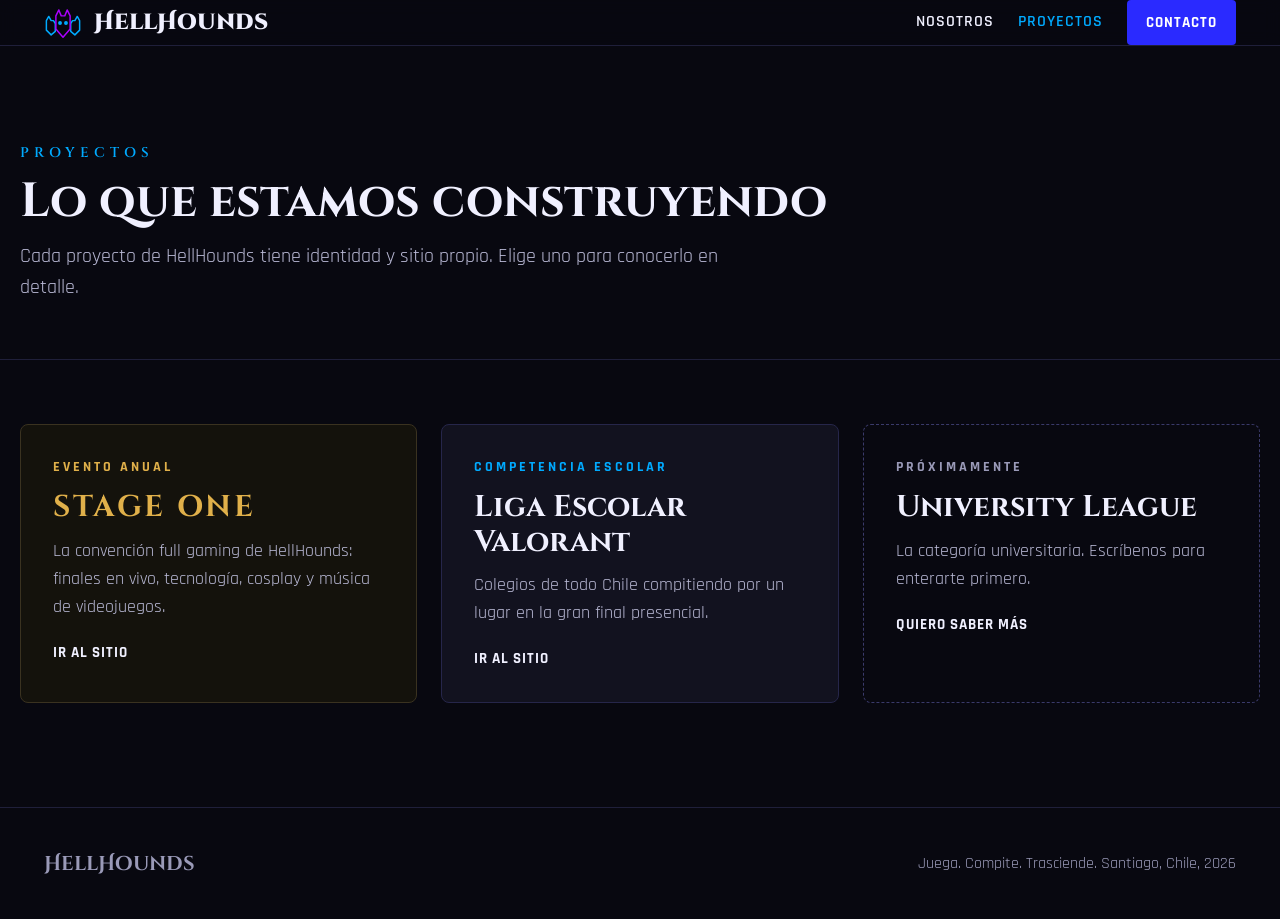
==== proyectos.html @ 891dd629 "Add files via upload" ====
<!doctype html>
<html lang="es">
<head>
<meta charset="utf-8">
<meta name="viewport" content="width=device-width, initial-scale=1">
<title>Proyectos — HellHounds</title>
<meta name="description" content="Los proyectos de HellHounds: Stage One, Liga Escolar Valorant y más.">
<meta property="og:title" content="HellHounds">
<meta property="og:description" content="Gaming, competición y cultura en Chile.">
<meta property="og:locale" content="es_CL">
<link rel="icon" href="data:image/svg+xml,%3Csvg xmlns='http://www.w3.org/2000/svg' viewBox='0 0 64 64'%3E%3Crect width='64' height='64' rx='12' fill='%23080810'/%3E%3Cpath d='M20 42 L20 20 L25 10 L29 20 L35 20 L39 10 L44 20 L44 42 L32 56 Z' fill='none' stroke='%23aa00ff' stroke-width='3' stroke-linejoin='round'/%3E%3Ccircle cx='27' cy='32' r='2.5' fill='%2300aaff'/%3E%3Ccircle cx='37' cy='32' r='2.5' fill='%2300aaff'/%3E%3C/svg%3E">
<link rel="preconnect" href="https://fonts.googleapis.com">
<link rel="preconnect" href="https://fonts.gstatic.com" crossorigin>
<link rel="stylesheet" href="https://fonts.googleapis.com/css2?family=Cinzel+Decorative:wght@700;900&family=Cinzel:wght@600;700&family=Rajdhani:wght@400;500;600;700&display=swap">
<link rel="stylesheet" href="styles.css">
</head>
<body>

</head>
<body>

<header>
  <nav class="wrap" aria-label="Principal">
    <a href="index.html" class="brand" aria-label="HellHounds, inicio">
      <svg width="38" height="38" viewBox="0 0 64 64" fill="none" stroke="#00aaff" stroke-width="2.5" stroke-linejoin="round" aria-hidden="true"><path d="M4 44 L4 28 L8 21 L12 28 L16 28 L19 33 L19 46 L12 52 Z"/><path d="M60 44 L60 28 L56 21 L52 28 L48 28 L45 33 L45 46 L52 52 Z"/><path d="M20 42 L20 20 L25 10 L29 20 L35 20 L39 10 L44 20 L44 42 L32 56 Z" stroke="#aa00ff"/><circle cx="27" cy="32" r="2" fill="#00aaff"/><circle cx="37" cy="32" r="2" fill="#00aaff"/></svg>
      HellHounds
    </a>
    <div class="links">
      <a href="index.html#nosotros">Nosotros</a>
      <a href="proyectos.html" class="nav-current" aria-current="page">Proyectos</a>
      <a href="index.html#contacto" class="btn btn-primary">Contacto</a>
    </div>
  </nav>
</header>

<main>
<section>
  <div class="wrap page-head">
    <div class="intro" style="margin-bottom:0">
      <p class="kicker">Proyectos</p>
      <h1 class="h2">Lo que estamos construyendo</h1>
      <p class="lead">Cada proyecto de HellHounds tiene identidad y sitio propio. Elige uno para conocerlo en detalle.</p>
    </div>
  </div>
</section>
<section>
  <div class="wrap pad" style="padding-top:64px">
    <div class="row">
      <!-- Reemplaza [URL STAGE ONE] por la dirección del sitio del proyecto -->
      <a href="[URL STAGE ONE]" class="proj proj-s1">
        <span class="label">Evento anual</span>
        <span class="name">STAGE ONE</span>
        <span class="desc">La convención full gaming de HellHounds: finales en vivo, tecnología, cosplay y música de videojuegos.</span>
        <span class="go">Ir al sitio</span>
      </a>
      <!-- Reemplaza [URL LIGA] por la dirección del sitio de la liga -->
      <a href="[URL LIGA]" class="proj proj-liga">
        <span class="label">Competencia escolar</span>
        <span class="name">Liga Escolar Valorant</span>
        <span class="desc">Colegios de todo Chile compitiendo por un lugar en la gran final presencial.</span>
        <span class="go">Ir al sitio</span>
      </a>
      <div class="proj proj-soon">
        <span class="label">Próximamente</span>
        <span class="name">University League</span>
        <span class="desc">La categoría universitaria. Escríbenos para enterarte primero.</span>
        <a href="index.html#contacto" class="go">Quiero saber más</a>
      </div>
    </div>
  </div>
</section>
</main>

<footer>
  <div class="wrap">
    <span class="brand">HellHounds</span>
    <span>Juega. Compite. Trasciende. Santiago, Chile, 2026</span>
  </div>
</footer>

</body>
</html>
---- styles.css ----
:root{
  --void:#080810; --deep:#0d0d1a; --surface:#12121f; --line:#1f1f3a; --card-line:#26264a;
  --text:#f0f0ff; --muted:#b8b8d4; --dim:#9a9ab8;
  --blue:#2a2aff; --neon:#00aaff; --purple:#aa00ff; --violet:#cc44ff;
  --gold:#e0b04a; --gold-line:#3a3220; --gold-bg:#14120c;
  --display:'Cinzel Decorative', Georgia, serif;
  --serif:'Cinzel', Georgia, serif;
  --sans:'Rajdhani', 'Segoe UI', system-ui, sans-serif;
}
*{box-sizing:border-box}
html{scroll-behavior:smooth}
@media (prefers-reduced-motion: reduce){html{scroll-behavior:auto}}
body{margin:0;background:var(--void);color:var(--text);font-family:var(--sans);font-size:18px;line-height:1.55}
img,svg{max-width:100%}
a{color:var(--text);text-decoration:none}
a:hover{color:var(--neon)}
:focus-visible{outline:2px solid var(--neon);outline-offset:3px}
.wrap{max-width:1240px;margin:0 auto;padding:0 24px}
section{border-bottom:1px solid var(--line);scroll-margin-top:84px}
.pad{padding:104px 0}
.alt{background:var(--deep)}
h1,h2,h3,p{margin:0}
.kicker{font-family:var(--serif);font-weight:600;font-size:14px;letter-spacing:5px;text-transform:uppercase;color:var(--neon)}
.h2{font-family:var(--serif);font-weight:700;font-size:clamp(34px,5vw,48px);line-height:1.1}
.lead{font-size:20px;color:var(--muted);max-width:720px}
.intro{display:flex;flex-direction:column;gap:12px;margin-bottom:48px}
.btn{display:inline-flex;align-items:center;justify-content:center;min-height:52px;padding:14px 26px;border-radius:4px;font-weight:700;font-size:17px;letter-spacing:1px;text-transform:uppercase;border:1px solid transparent;cursor:pointer;font-family:inherit}
.btn-primary{background:var(--blue);color:#fff}
.btn-primary:hover{background:#3d3dff;color:#fff}
.btn-ghost{border-color:#4a4a7a;color:var(--text)}
.btn-gold{background:var(--gold);color:#14100a}
.btn-gold:hover{background:#f2c96b;color:#14100a}
.row{display:flex;flex-wrap:wrap;gap:24px}

/* Header */
header{position:sticky;top:0;z-index:10;background:rgba(8,8,16,.94);backdrop-filter:blur(8px);border-bottom:1px solid var(--line)}
nav{display:flex;flex-wrap:wrap;align-items:center;justify-content:space-between;gap:16px;padding-top:14px;padding-bottom:14px}
.brand{display:flex;align-items:center;gap:12px;font-family:var(--display);font-weight:900;font-size:22px}
.links{display:flex;flex-wrap:wrap;align-items:center;gap:24px;font-weight:600;font-size:16px;letter-spacing:1px;text-transform:uppercase}
.links .btn{min-height:44px;padding:10px 18px;font-size:15px}

/* Hero */
.hero{display:flex;flex-wrap:wrap;align-items:center;gap:64px;padding:120px 0 112px}
.hero-text{flex:999 1 520px;min-width:0;display:flex;flex-direction:column;gap:26px}
.hero h1{font-family:var(--display);font-weight:900;font-size:clamp(52px,9vw,96px);line-height:1}
.tagline{font-family:var(--serif);font-weight:700;font-size:clamp(22px,3vw,30px);line-height:1.25;color:var(--violet)}
.hero .lead{font-size:21px;max-width:580px}
.hero-mark{flex:1 1 280px;display:flex;justify-content:center}
.hero-mark svg{width:min(340px,70vw);height:auto}

/* Pillars */
.pillar{flex:1 1 300px;background:var(--surface);border:1px solid var(--card-line);border-radius:8px;padding:36px;display:flex;flex-direction:column;gap:14px}
.pillar h3{font-family:var(--serif);font-size:24px}
.pillar p{color:var(--muted)}

/* Projects index */
.proj{flex:1 1 300px;border-radius:8px;padding:32px;display:flex;flex-direction:column;gap:12px;color:var(--text)}
.proj .label{font-size:14px;letter-spacing:3px;text-transform:uppercase;font-weight:700}
.proj .name{font-family:var(--serif);font-weight:700;font-size:30px;line-height:1.15}
.proj .desc{color:var(--muted)}
.proj .go{font-weight:700;letter-spacing:1px;text-transform:uppercase;font-size:15px;padding-top:8px}
.proj-s1{background:var(--gold-bg);border:1px solid var(--gold-line)}
.proj-s1 .label,.proj-s1 .name{color:var(--gold)}
.proj-s1 .name{letter-spacing:3px}
.proj-liga{background:var(--surface);border:1px solid var(--card-line)}
.proj-liga .label{color:var(--neon)}
.proj-soon{border:1px dashed #3a3a6a}
.proj-soon .label{color:var(--dim)}
a.proj:hover{color:var(--text);border-color:var(--neon)}
a.proj-s1:hover{border-color:var(--gold)}

/* Stage One */
.s1{display:flex;flex-wrap:wrap;gap:56px;align-items:flex-start}
.s1-text{flex:1 1 420px;min-width:0;display:flex;flex-direction:column;gap:20px}
.s1-text .kicker{color:var(--gold)}
.s1-title{font-family:var(--serif);font-weight:700;font-size:clamp(48px,7vw,72px);line-height:1;letter-spacing:4px;color:var(--gold)}
.facts{display:flex;flex-wrap:wrap;gap:32px;padding-top:8px}
.fact span{display:block}
.fact .k{font-size:14px;letter-spacing:3px;text-transform:uppercase;color:var(--dim)}
.fact .v{font-weight:700;font-size:22px}
.s1-list{flex:1 1 420px;min-width:0;display:flex;flex-direction:column;gap:16px;list-style:none;margin:0;padding:0}
.s1-list li{display:flex;gap:20px;align-items:flex-start;border-top:1px solid var(--gold-line);padding-top:20px}
.s1-list .num{font-family:var(--serif);font-weight:700;font-size:18px;color:var(--gold);min-width:36px}
.s1-list h3{font-size:22px;margin-bottom:4px}
.s1-list p{color:var(--muted)}

/* Liga */
.step{flex:1 1 220px;border:1px solid var(--card-line);border-radius:8px;padding:28px;display:flex;flex-direction:column;gap:10px}
.step .label{font-size:14px;letter-spacing:3px;text-transform:uppercase;color:var(--neon);font-weight:700}
.step h3{font-size:22px}
.step p{color:var(--muted)}
.step-final{border-color:var(--gold);background:var(--gold-bg)}
.step-final .label{color:var(--gold)}
.req{margin-top:24px;background:var(--surface);border:1px solid var(--card-line);border-radius:8px;padding:32px;display:flex;flex-direction:column;gap:14px}
.req h3{font-family:var(--serif);font-size:24px}
.req p{color:var(--muted)}
.req strong{color:var(--text)}

/* Team */
.member{flex:1 1 220px;display:flex;flex-direction:column;gap:14px}
.photo{aspect-ratio:1/1;background:#16162a;border:1px solid var(--card-line);border-radius:8px;display:flex;align-items:center;justify-content:center;color:#6a6a90;font-size:15px;letter-spacing:2px;text-transform:uppercase}
.member h3{font-size:22px}
.member p{color:var(--neon);font-weight:600}

/* Contact */
.contact{display:flex;flex-wrap:wrap;gap:56px}
.contact-text{flex:1 1 360px;min-width:0;display:flex;flex-direction:column;gap:16px}
.channels{display:flex;flex-direction:column;gap:8px;padding-top:12px;font-size:19px}
form{flex:1 1 460px;min-width:0;background:var(--surface);border:1px solid var(--card-line);border-radius:8px;padding:36px;display:flex;flex-direction:column;gap:20px}
.field{flex:1 1 200px;display:flex;flex-direction:column;gap:6px}
label{font-weight:600;font-size:16px}
input,select,textarea{background:var(--void);border:1px solid #3a3a6a;border-radius:4px;color:var(--text);padding:12px 14px;font-size:17px;font-family:inherit;min-height:48px;width:100%}
textarea{resize:vertical;min-height:120px}
input:focus,select:focus,textarea:focus{border-color:var(--neon);outline:none;box-shadow:0 0 0 2px rgba(0,170,255,.35)}
.form-note{font-size:15px;color:var(--dim)}

footer .wrap{display:flex;flex-wrap:wrap;justify-content:space-between;align-items:center;gap:16px;padding-top:40px;padding-bottom:40px;color:var(--dim);font-size:16px}
footer .brand{font-size:20px;font-weight:700}

@media (max-width:640px){
  .pad{padding:72px 0}
  .hero{padding:72px 0 64px;gap:40px}
  .links{gap:16px;font-size:15px}
  .pillar,.proj,.req,form{padding:24px}
}

/* Nosotros */
.about{display:flex;flex-wrap:wrap;gap:56px;align-items:flex-start;margin-bottom:72px}
.about-text{flex:1 1 480px;min-width:0;display:flex;flex-direction:column;gap:18px}
.about-text p{color:var(--muted);font-size:19px;max-width:640px}
.values{flex:1 1 360px;min-width:0;list-style:none;margin:0;padding:0;display:flex;flex-direction:column;gap:0}
.values li{border-top:1px solid var(--card-line);padding:18px 0;color:var(--muted)}
.values li strong{display:block;color:var(--text);font-size:20px;margin-bottom:2px}
.sub{font-family:var(--serif);font-weight:700;font-size:28px;margin:72px 0 28px}
.nav-current{color:var(--neon)}
.proj .go{color:var(--text)}
.page-head{padding:96px 0 56px}
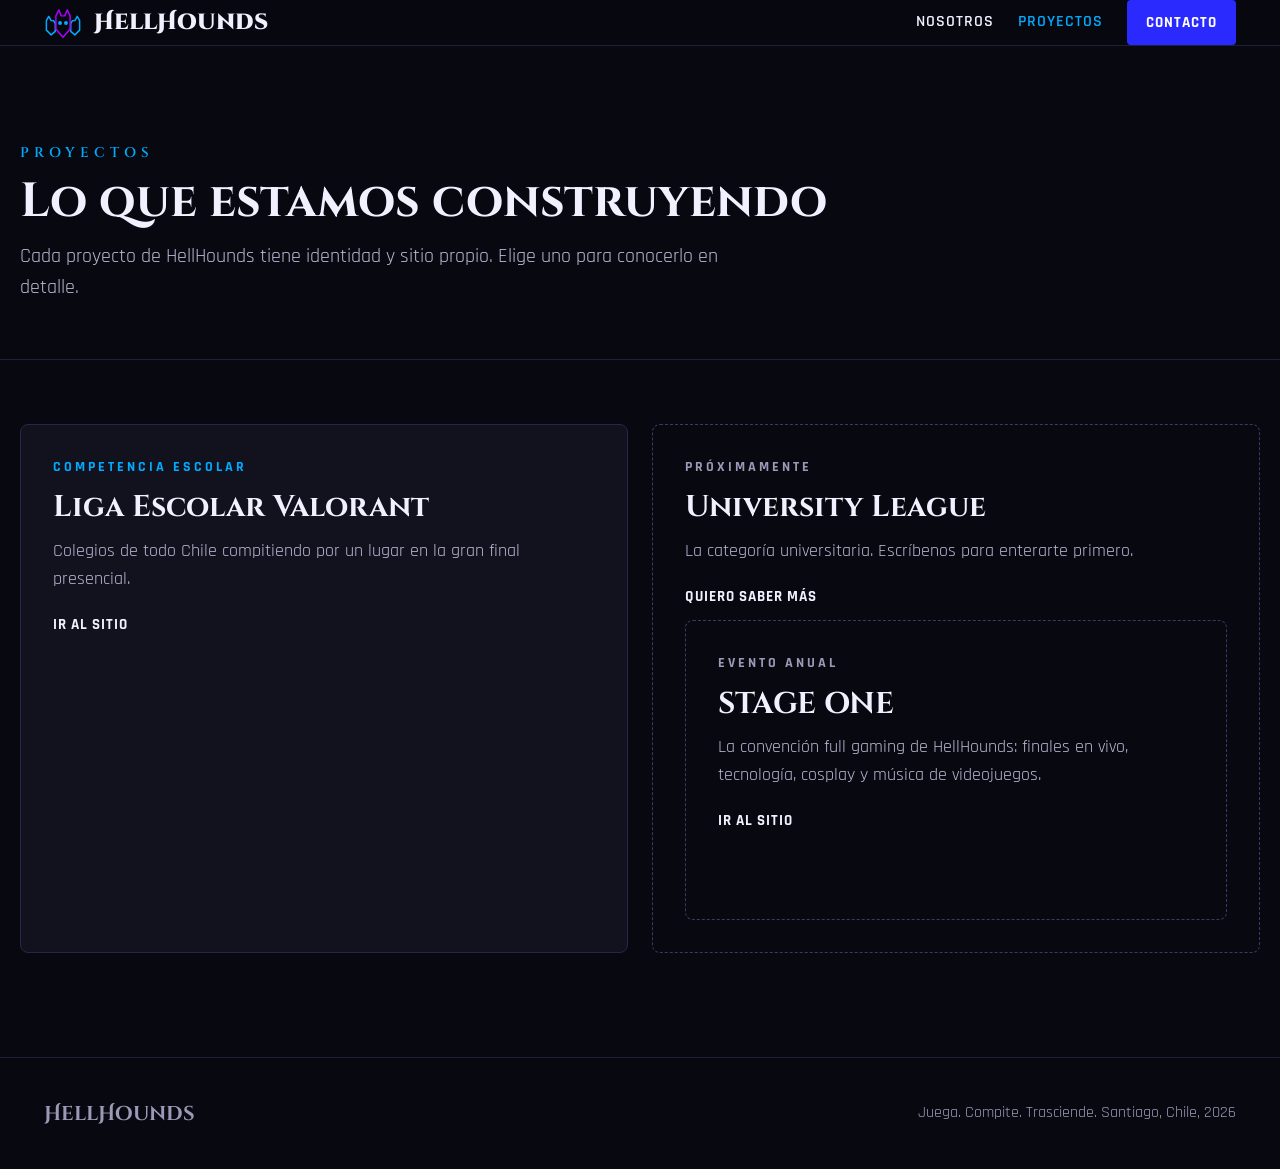
==== commit 93c62664: "Actualizacion menor v1" ====
--- a/proyectos.html
+++ b/proyectos.html
@@ -46,13 +46,6 @@
 <section>
   <div class="wrap pad" style="padding-top:64px">
     <div class="row">
-      <!-- Reemplaza [URL STAGE ONE] por la dirección del sitio del proyecto -->
-      <a href="[URL STAGE ONE]" class="proj proj-s1">
-        <span class="label">Evento anual</span>
-        <span class="name">STAGE ONE</span>
-        <span class="desc">La convención full gaming de HellHounds: finales en vivo, tecnología, cosplay y música de videojuegos.</span>
-        <span class="go">Ir al sitio</span>
-      </a>
       <!-- Reemplaza [URL LIGA] por la dirección del sitio de la liga -->
       <a href="[URL LIGA]" class="proj proj-liga">
         <span class="label">Competencia escolar</span>
@@ -65,6 +58,13 @@
         <span class="name">University League</span>
         <span class="desc">La categoría universitaria. Escríbenos para enterarte primero.</span>
         <a href="index.html#contacto" class="go">Quiero saber más</a>
+      </a>
+      <!-- Reemplaza [URL STAGE ONE] por la dirección del sitio del proyecto -->
+      <div class="proj proj-soon">
+        <span class="label">Evento anual</span>
+        <span class="name">STAGE ONE</span>
+        <span class="desc">La convención full gaming de HellHounds: finales en vivo, tecnología, cosplay y música de videojuegos.</span>
+        <span class="go">Ir al sitio</span>
       </div>
     </div>
   </div>
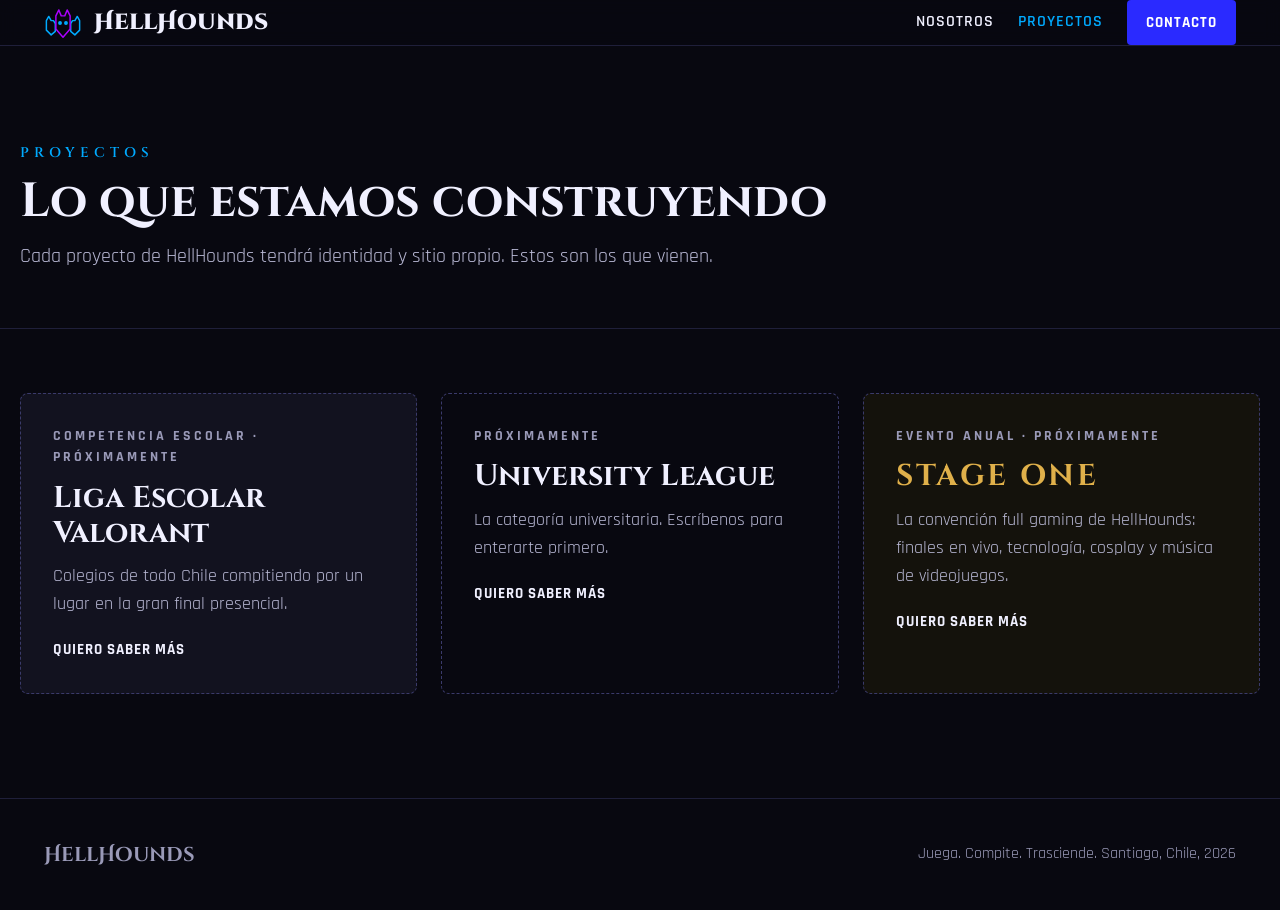
==== commit 57f5a916: "Tarjetas de proyectos como "Próximamente" y quitar redes sin enlace - Liga Escolar Valorant y Stage " ====
--- a/proyectos.html
+++ b/proyectos.html
@@ -39,32 +39,32 @@
     <div class="intro" style="margin-bottom:0">
       <p class="kicker">Proyectos</p>
       <h1 class="h2">Lo que estamos construyendo</h1>
-      <p class="lead">Cada proyecto de HellHounds tiene identidad y sitio propio. Elige uno para conocerlo en detalle.</p>
+      <p class="lead">Cada proyecto de HellHounds tendrá identidad y sitio propio. Estos son los que vienen.</p>
     </div>
   </div>
 </section>
 <section>
   <div class="wrap pad" style="padding-top:64px">
     <div class="row">
-      <!-- Reemplaza [URL LIGA] por la dirección del sitio de la liga -->
-      <a href="[URL LIGA]" class="proj proj-liga">
-        <span class="label">Competencia escolar</span>
+      <!-- TODO: cuando el sitio de la liga esté listo, convertir en <a href="URL"> con "Ir al sitio" -->
+      <div class="proj proj-liga proj-soon">
+        <span class="label">Competencia escolar · Próximamente</span>
         <span class="name">Liga Escolar Valorant</span>
         <span class="desc">Colegios de todo Chile compitiendo por un lugar en la gran final presencial.</span>
-        <span class="go">Ir al sitio</span>
-      </a>
+        <a href="index.html#contacto" class="go">Quiero saber más</a>
+      </div>
       <div class="proj proj-soon">
         <span class="label">Próximamente</span>
         <span class="name">University League</span>
         <span class="desc">La categoría universitaria. Escríbenos para enterarte primero.</span>
         <a href="index.html#contacto" class="go">Quiero saber más</a>
-      </a>
-      <!-- Reemplaza [URL STAGE ONE] por la dirección del sitio del proyecto -->
-      <div class="proj proj-soon">
-        <span class="label">Evento anual</span>
+      </div>
+      <!-- TODO: cuando el sitio de Stage One esté listo, convertir en <a href="URL"> con "Ir al sitio" -->
+      <div class="proj proj-s1 proj-soon">
+        <span class="label">Evento anual · Próximamente</span>
         <span class="name">STAGE ONE</span>
         <span class="desc">La convención full gaming de HellHounds: finales en vivo, tecnología, cosplay y música de videojuegos.</span>
-        <span class="go">Ir al sitio</span>
+        <a href="index.html#contacto" class="go">Quiero saber más</a>
       </div>
     </div>
   </div>
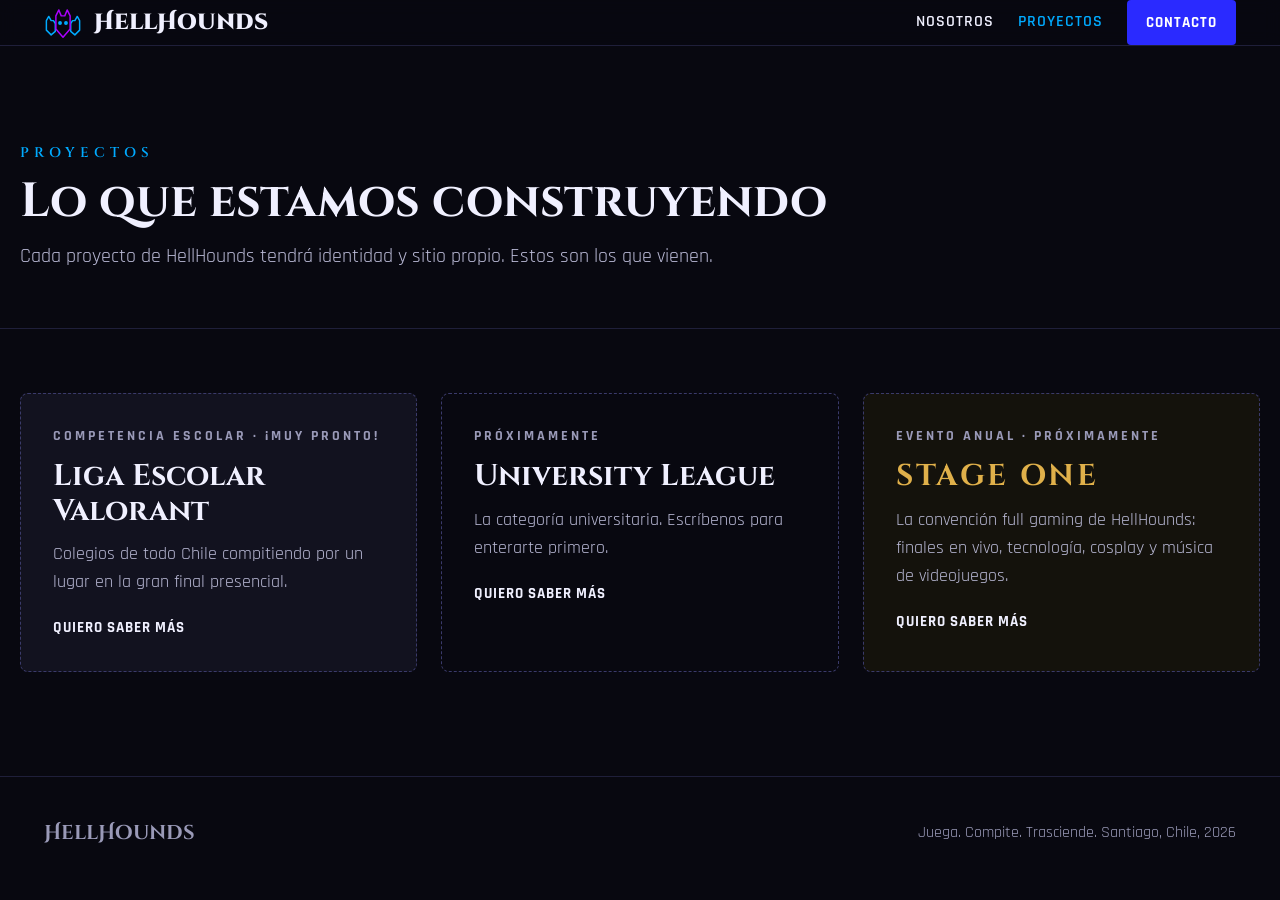
==== commit 0e2ef369: "fix: corregir HTML y estado de Liga Escolar Valorant" ====
--- a/proyectos.html
+++ b/proyectos.html
@@ -13,9 +13,6 @@
 <link rel="preconnect" href="https://fonts.gstatic.com" crossorigin>
 <link rel="stylesheet" href="https://fonts.googleapis.com/css2?family=Cinzel+Decorative:wght@700;900&family=Cinzel:wght@600;700&family=Rajdhani:wght@400;500;600;700&display=swap">
 <link rel="stylesheet" href="styles.css">
-</head>
-<body>
-
 </head>
 <body>
 
@@ -48,7 +45,7 @@
     <div class="row">
       <!-- TODO: cuando el sitio de la liga esté listo, convertir en <a href="URL"> con "Ir al sitio" -->
       <div class="proj proj-liga proj-soon">
-        <span class="label">Competencia escolar · Próximamente</span>
+        <span class="label">Competencia escolar · ¡Muy pronto!</span>
         <span class="name">Liga Escolar Valorant</span>
         <span class="desc">Colegios de todo Chile compitiendo por un lugar en la gran final presencial.</span>
         <a href="index.html#contacto" class="go">Quiero saber más</a>
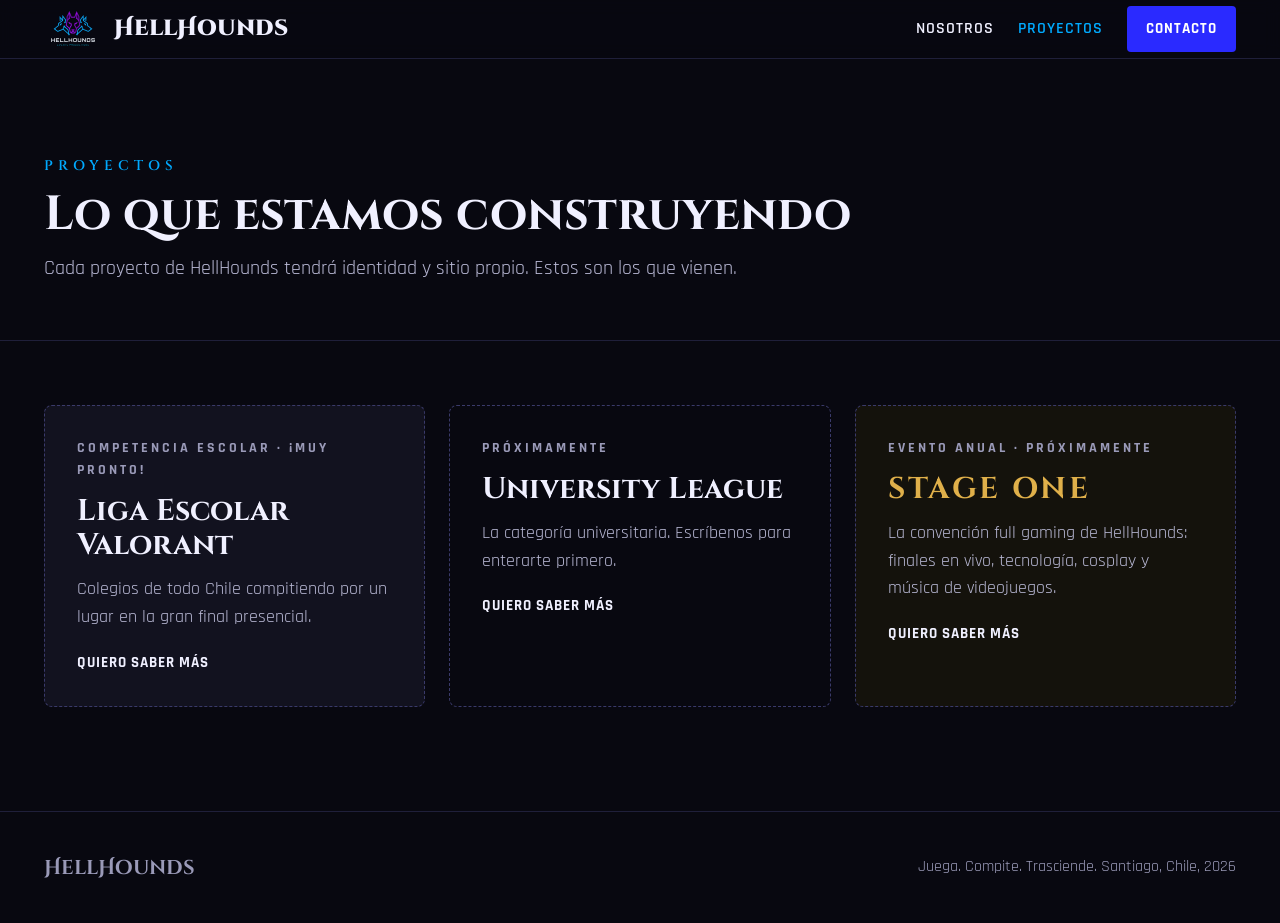
==== commit 993afb5b: "feat(branding): actualizar logotipo y favicon de proyectos" ====
--- a/proyectos.html
+++ b/proyectos.html
@@ -5,10 +5,16 @@
 <meta name="viewport" content="width=device-width, initial-scale=1">
 <title>Proyectos — HellHounds</title>
 <meta name="description" content="Los proyectos de HellHounds: Stage One, Liga Escolar Valorant y más.">
-<meta property="og:title" content="HellHounds">
-<meta property="og:description" content="Gaming, competición y cultura en Chile.">
+<meta property="og:title" content="Proyectos — HellHounds">
+<meta property="og:description" content="Conoce nuestros próximos proyectos: Liga Escolar Valorant, University League y Stage One.">
 <meta property="og:locale" content="es_CL">
-<link rel="icon" href="data:image/svg+xml,%3Csvg xmlns='http://www.w3.org/2000/svg' viewBox='0 0 64 64'%3E%3Crect width='64' height='64' rx='12' fill='%23080810'/%3E%3Cpath d='M20 42 L20 20 L25 10 L29 20 L35 20 L39 10 L44 20 L44 42 L32 56 Z' fill='none' stroke='%23aa00ff' stroke-width='3' stroke-linejoin='round'/%3E%3Ccircle cx='27' cy='32' r='2.5' fill='%2300aaff'/%3E%3Ccircle cx='37' cy='32' r='2.5' fill='%2300aaff'/%3E%3C/svg%3E">
+<meta property="og:type" content="website">
+<meta property="og:url" content="https://hellhounds.cl/proyectos.html">
+<link rel="canonical" href="https://hellhounds.cl/proyectos.html">
+<meta name="robots" content="index, follow">
+<meta name="theme-color" content="#080810">
+<meta name="twitter:card" content="summary">
+<link rel="icon" type="image/svg+xml" href="Hellhounds_Logo_BGBK.svg">
 <link rel="preconnect" href="https://fonts.googleapis.com">
 <link rel="preconnect" href="https://fonts.gstatic.com" crossorigin>
 <link rel="stylesheet" href="https://fonts.googleapis.com/css2?family=Cinzel+Decorative:wght@700;900&family=Cinzel:wght@600;700&family=Rajdhani:wght@400;500;600;700&display=swap">
@@ -19,7 +25,7 @@
 <header>
   <nav class="wrap" aria-label="Principal">
     <a href="index.html" class="brand" aria-label="HellHounds, inicio">
-      <svg width="38" height="38" viewBox="0 0 64 64" fill="none" stroke="#00aaff" stroke-width="2.5" stroke-linejoin="round" aria-hidden="true"><path d="M4 44 L4 28 L8 21 L12 28 L16 28 L19 33 L19 46 L12 52 Z"/><path d="M60 44 L60 28 L56 21 L52 28 L48 28 L45 33 L45 46 L52 52 Z"/><path d="M20 42 L20 20 L25 10 L29 20 L35 20 L39 10 L44 20 L44 42 L32 56 Z" stroke="#aa00ff"/><circle cx="27" cy="32" r="2" fill="#00aaff"/><circle cx="37" cy="32" r="2" fill="#00aaff"/></svg>
+      <img class="brand-logo" src="Hellhounds_Logo_BGBK.svg" width="58" height="58" alt="" decoding="async">
       HellHounds
     </a>
     <div class="links">
--- a/styles.css
+++ b/styles.css
@@ -17,7 +17,7 @@
 :focus-visible{outline:2px solid var(--neon);outline-offset:3px}
 .wrap{max-width:1240px;margin:0 auto;padding:0 24px}
 section{border-bottom:1px solid var(--line);scroll-margin-top:84px}
-.pad{padding:104px 0}
+.pad{padding-block:104px}
 .alt{background:var(--deep)}
 h1,h2,h3,p{margin:0}
 .kicker{font-family:var(--serif);font-weight:600;font-size:14px;letter-spacing:5px;text-transform:uppercase;color:var(--neon)}
@@ -34,15 +34,15 @@
 
 /* Header */
 header{position:sticky;top:0;z-index:10;background:rgba(8,8,16,.94);backdrop-filter:blur(8px);border-bottom:1px solid var(--line)}
-nav{display:flex;flex-wrap:wrap;align-items:center;justify-content:space-between;gap:16px;padding-top:14px;padding-bottom:14px}
+nav{display:flex;flex-wrap:wrap;align-items:center;justify-content:space-between;gap:16px;padding-block:14px}
 .brand{display:flex;align-items:center;gap:12px;font-family:var(--display);font-weight:900;font-size:22px}
 .links{display:flex;flex-wrap:wrap;align-items:center;gap:24px;font-weight:600;font-size:16px;letter-spacing:1px;text-transform:uppercase}
 .links .btn{min-height:44px;padding:10px 18px;font-size:15px}
 
 /* Hero */
-.hero{display:flex;flex-wrap:wrap;align-items:center;gap:64px;padding:120px 0 112px}
+.hero{display:flex;flex-wrap:wrap;align-items:center;gap:64px;padding-block:120px 112px}
 .hero-text{flex:999 1 520px;min-width:0;display:flex;flex-direction:column;gap:26px}
-.hero h1{font-family:var(--display);font-weight:900;font-size:clamp(52px,9vw,96px);line-height:1}
+.hero h1{font-family:var(--display);font-weight:900;font-size:clamp(34px,9vw,96px);line-height:1;overflow-wrap:break-word}
 .tagline{font-family:var(--serif);font-weight:700;font-size:clamp(22px,3vw,30px);line-height:1.25;color:var(--violet)}
 .hero .lead{font-size:21px;max-width:580px}
 .hero-mark{flex:1 1 280px;display:flex;justify-content:center}
@@ -109,7 +109,7 @@
 form{flex:1 1 460px;min-width:0;background:var(--surface);border:1px solid var(--card-line);border-radius:8px;padding:36px;display:flex;flex-direction:column;gap:20px}
 .field{flex:1 1 200px;display:flex;flex-direction:column;gap:6px}
 label{font-weight:600;font-size:16px}
-input,select,textarea{background:var(--void);border:1px solid #3a3a6a;border-radius:4px;color:var(--text);padding:12px 14px;font-size:17px;font-family:inherit;min-height:48px;width:100%}
+input,select,textarea{background:var(--void);border:1px solid #6a6a9a;border-radius:4px;color:var(--text);padding:12px 14px;font-size:17px;font-family:inherit;min-height:48px;width:100%}
 textarea{resize:vertical;min-height:120px}
 input:focus,select:focus,textarea:focus{border-color:var(--neon);outline:none;box-shadow:0 0 0 2px rgba(0,170,255,.35)}
 .form-note{font-size:15px;color:var(--dim)}
@@ -118,8 +118,8 @@
 footer .brand{font-size:20px;font-weight:700}
 
 @media (max-width:640px){
-  .pad{padding:72px 0}
-  .hero{padding:72px 0 64px;gap:40px}
+  .pad{padding-block:72px}
+  .hero{padding-block:72px 64px;gap:40px}
   .links{gap:16px;font-size:15px}
   .pillar,.proj,.req,form{padding:24px}
 }
@@ -134,4 +134,4 @@
 .sub{font-family:var(--serif);font-weight:700;font-size:28px;margin:72px 0 28px}
 .nav-current{color:var(--neon)}
 .proj .go{color:var(--text)}
-.page-head{padding:96px 0 56px}
+.page-head{padding-block:96px 56px}
